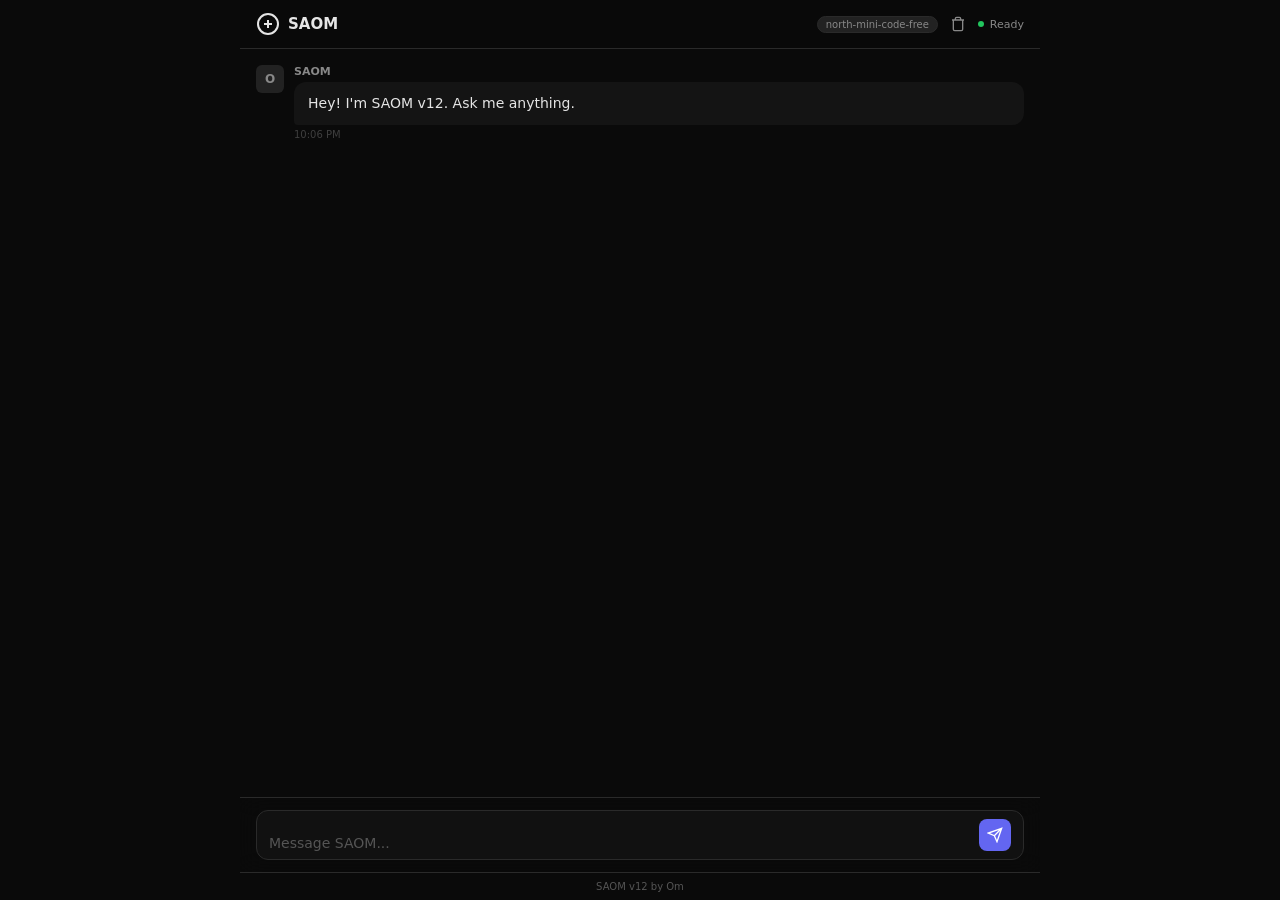
==== templates/index.html @ cd81b018 "fix: msg-stream span for streaming, copy btn reads from stream" ====
<!DOCTYPE html>
<html lang="en">
<head>
<meta charset="UTF-8">
<meta name="viewport" content="width=device-width, initial-scale=1.0, maximum-scale=1.0, user-scalable=no">
<title>SAOM</title>
<style>
*{margin:0;padding:0;box-sizing:border-box}
:root{--bg:#0a0a0a;--surface:#111;--surface2:#1a1a1a;--surface3:#222;--border:#2a2a2a;--text:#e5e5e5;--text2:#888;--text3:#555;--accent:#6366f1;--user:#6366f1;--bot:#141414;--green:#22c55e}
body{font-family:-apple-system,BlinkMacSystemFont,'Segoe UI',system-ui,sans-serif;background:var(--bg);color:var(--text);height:100dvh;overflow:hidden}
#app{display:flex;flex-direction:column;height:100dvh;max-width:800px;margin:0 auto;position:relative}

header{padding:12px 16px;display:flex;align-items:center;justify-content:space-between;border-bottom:1px solid var(--border);background:rgba(10,10,10,0.85);backdrop-filter:blur(12px);-webkit-backdrop-filter:blur(12px);flex-shrink:0;position:sticky;top:0;z-index:10}
.logo{display:flex;align-items:center;gap:8px}
.logo svg{width:24px;height:24px}
.logo span{font-weight:600;font-size:15px}
.status{display:flex;align-items:center;gap:6px;font-size:11px;color:var(--text2)}
.dot{width:6px;height:6px;border-radius:50%;background:var(--green);flex-shrink:0}
.dot.loading{animation:pulse 1s infinite}
@keyframes pulse{0%,100%{opacity:1}50%{opacity:.3}}
.llm-badge{font-size:10px;padding:2px 8px;border-radius:10px;background:var(--surface3);color:var(--text2);border:1px solid var(--border);cursor:default;transition:background .2s}
.llm-badge:hover{background:var(--border)}
.header-actions{display:flex;align-items:center;gap:8px}
.icon-btn{background:none;border:none;color:var(--text2);cursor:pointer;padding:4px;border-radius:6px;display:flex;align-items:center;justify-content:center;transition:background .2s}
.icon-btn:hover{background:var(--surface3)}
.icon-btn svg{width:16px;height:16px}

#messages{flex:1;overflow-y:auto;padding:16px;display:flex;flex-direction:column;gap:16px;scroll-behavior:smooth}
.msg{display:flex;gap:10px;max-width:100%;animation:fadeIn .2s ease;position:relative}
@keyframes fadeIn{from{opacity:0;transform:translateY(4px)}to{opacity:1;transform:none}}
.msg:hover .copy-btn{opacity:1}
.avatar{width:28px;height:28px;border-radius:6px;display:flex;align-items:center;justify-content:center;font-size:12px;font-weight:600;flex-shrink:0}
.avatar.user{background:var(--accent);color:#fff}
.avatar.bot{background:var(--surface3);color:var(--text2)}
.msg-content{flex:1;min-width:0}
.msg-name{font-size:11px;font-weight:600;margin-bottom:4px;color:var(--text2)}
.msg-text{font-size:14px;line-height:1.65;padding:10px 14px;background:var(--bot);border-radius:12px 12px 12px 4px;position:relative;min-height:20px}
.msg.user .msg-text{background:var(--accent);color:#fff;border-radius:12px 12px 4px 12px}
.msg-stream{white-space:pre-wrap;word-break:break-word}
.msg-text code{background:rgba(0,0,0,0.3);padding:1px 5px;border-radius:3px;font-size:13px;font-family:'SF Mono',Consolas,monospace}
.msg-text pre{background:rgba(0,0,0,0.4);border:1px solid var(--border);border-radius:8px;padding:12px;margin:8px 0;overflow-x:auto}
.msg-text pre code{background:none;padding:0}
.msg-time{font-size:10px;color:var(--text3);margin-top:4px;opacity:.7}
.copy-btn{position:absolute;top:6px;right:6px;opacity:0;transition:opacity .2s;background:var(--surface3);border:none;color:var(--text2);cursor:pointer;padding:2px 6px;border-radius:4px;font-size:10px;z-index:1}
.copy-btn:hover{background:var(--border);color:var(--text)}
.cursor{display:inline-block;width:2px;height:14px;background:var(--accent);margin-left:2px;animation:blink 1s infinite;vertical-align:text-bottom}
@keyframes blink{0%,50%{opacity:1}51%,100%{opacity:0}}

.typing{display:flex;gap:4px;padding:8px 0}
.typing span{width:5px;height:5px;background:var(--text2);border-radius:50%;animation:bounce 1.4s infinite ease-in-out}
.typing span:nth-child(2){animation-delay:.2s}
.typing span:nth-child(3){animation-delay:.4s}
@keyframes bounce{0%,80%,100%{transform:scale(.5);opacity:.3}40%{transform:scale(1);opacity:1}}

#input-area{padding:12px 16px;border-top:1px solid var(--border);background:rgba(10,10,10,0.9);backdrop-filter:blur(12px);-webkit-backdrop-filter:blur(12px);flex-shrink:0}
#input-wrap{display:flex;align-items:flex-end;gap:8px;background:var(--surface);border:1px solid var(--border);border-radius:12px;padding:8px 12px;transition:border-color .2s}
#input-wrap:focus-within{border-color:var(--accent)}
#chat-input{flex:1;background:none;border:none;color:var(--text);font-size:14px;font-family:inherit;outline:none;resize:none;max-height:120px}
#chat-input::placeholder{color:var(--text3)}
#send-btn{width:32px;height:32px;border-radius:8px;border:none;background:var(--accent);color:#fff;cursor:pointer;display:flex;align-items:center;justify-content:center;flex-shrink:0;transition:opacity .2s,transform .1s}
#send-btn:hover{transform:scale(1.05)}
#send-btn:disabled{opacity:.3;cursor:not-allowed;transform:none}
#send-btn svg{width:16px;height:16px}

.msg-feedback{display:flex;gap:4px;margin-top:4px;opacity:0;transition:opacity .2s}
.msg:hover .msg-feedback{opacity:1}
.feedback-btn{background:none;border:1px solid var(--border);color:var(--text3);cursor:pointer;padding:2px 6px;border-radius:4px;font-size:10px;transition:all .2s}
.feedback-btn:hover{border-color:var(--accent);color:var(--accent)}
.feedback-btn.active{background:var(--accent);color:#fff;border-color:var(--accent)}

footer{padding:8px 16px;text-align:center;font-size:10px;color:var(--text3);border-top:1px solid var(--border);flex-shrink:0}

@media(max-width:640px){
  #app{max-width:100%}
  header{padding:10px 12px}
  #messages{padding:12px;gap:12px}
  #input-area{padding:8px 12px}
  .avatar{width:24px;height:24px;font-size:10px}
  .msg-text{font-size:13px;padding:8px 10px}
  .msg-content .msg-name{font-size:10px}
  .copy-btn{opacity:1}
  .msg-feedback{opacity:1}
}
</style>
</head>
<body>
<div id="app">
  <header>
    <div class="logo">
      <svg viewBox="0 0 24 24" fill="none" stroke="currentColor" stroke-width="2"><circle cx="12" cy="12" r="10"/><path d="M8 12h8M12 8v8"/></svg>
      <span>SAOM</span>
    </div>
    <div class="header-actions">
      <span class="llm-badge" id="llm">north-mini-code-free</span>
      <button class="icon-btn" id="clear-btn" title="Clear chat">
        <svg viewBox="0 0 24 24" fill="none" stroke="currentColor" stroke-width="2"><path d="M3 6h18M8 6V4a2 2 0 012-2h4a2 2 0 012 2v2m3 0v14a2 2 0 01-2 2H7a2 2 0 01-2-2V6h14"/></svg>
      </button>
      <div class="status"><span class="dot" id="dot"></span><span id="status-text">Ready</span></div>
    </div>
  </header>
  <div id="messages">
    <div class="msg">
      <div class="avatar bot">O</div>
      <div class="msg-content">
        <div class="msg-name">SAOM</div>
        <div class="msg-text" data-full="">Hey! I'm SAOM v12. Ask me anything.</div>
        <div class="msg-time" id="greeting-time"></div>
      </div>
    </div>
  </div>
  <div id="input-area">
    <div id="input-wrap">
      <textarea id="chat-input" rows="1" placeholder="Message SAOM..." onkeydown="handleKey(event)" oninput="autoResize(this)"></textarea>
      <button id="send-btn" onclick="send()"><svg viewBox="0 0 24 24" fill="none" stroke="currentColor" stroke-width="2"><path d="M22 2L11 13M22 2l-7 20-4-9-9-4z"/></svg></button>
    </div>
  </div>
  <footer>SAOM v12 by Om</footer>
</div>
<script>
var SESSION='s'+Date.now(),WORKING=false;
var CONV_HISTORY=[];
var MAX_HISTORY=20;

document.getElementById('greeting-time').textContent=new Date().toLocaleTimeString([],{hour:'2-digit',minute:'2-digit'});

(function(){
  var saved=localStorage.getItem('saom_session');
  if(saved){
    try{
      var data=JSON.parse(saved);
      if(data.history&&data.history.length){
        CONV_HISTORY=data.history;
        SESSION=data.sessionId||SESSION;
        var m=document.getElementById('messages');
        m.innerHTML='';
        for(var i=0;i<data.history.length;i++){
          var h=data.history[i];
          addMsg(h.role,h.content,h.name,false);
        }
        scrollBottom();
      }
    }catch(e){}
  }
})();

function saveSession(){
  try{
    localStorage.setItem('saom_session',JSON.stringify({
      sessionId:SESSION,
      history:CONV_HISTORY.slice(-MAX_HISTORY)
    }));
  }catch(e){}
}

function handleKey(e){if(e.key==='Enter'&&!e.shiftKey){e.preventDefault();send()}}
function autoResize(el){el.style.height='auto';el.style.height=Math.min(el.scrollHeight,120)+'px'}
function setStatus(s,t){document.getElementById('dot').className='dot'+(s==='working'?' loading':'');document.getElementById('status-text').textContent=t}
function scrollBottom(){var m=document.getElementById('messages');m.scrollTop=m.scrollHeight}

function addMsg(role,text,name,save){
  if(save===undefined)save=true;
  var d=document.createElement('div');d.className='msg '+(role==='user'?'user':'');
  var av=role==='user'?'<div class="avatar user">Y</div>':'<div class="avatar bot">O</div>';
  var nm=name||(role==='user'?'You':'SAOM');
  var escaped=text.replace(/&/g,'&amp;').replace(/</g,'&lt;').replace(/>/g,'&gt;');
  d.innerHTML=av+'<div class="msg-content"><div class="msg-name">'+nm+'</div><div class="msg-text"><span class="msg-stream">'+escaped+'</span><button class="copy-btn" onclick="copyMsg(this)">Copy</button><div class="msg-feedback"><button class="feedback-btn" onclick="feedback(this,1)">&#9650;</button><button class="feedback-btn" onclick="feedback(this,0)">&#9660;</button></div></div><div class="msg-time">'+new Date().toLocaleTimeString([],{hour:'2-digit',minute:'2-digit'})+'</div></div>';
  document.getElementById('messages').appendChild(d);
  scrollBottom();
  if(save){
    CONV_HISTORY.push({role:role,content:text,name:nm});
    saveSession();
  }
  return d.querySelector('.msg-text');
}

function copyMsg(btn){
  var stream=btn.parentElement.querySelector('.msg-stream');
  var text=stream?stream.textContent:'';
  navigator.clipboard.writeText(text).then(function(){
    btn.textContent='Copied!';
    setTimeout(function(){btn.textContent='Copy'},1500);
  }).catch(function(){
    btn.textContent='Failed';
    setTimeout(function(){btn.textContent='Copy'},1500);
  });
}

function feedback(btn,liked){
  btn.classList.add('active');
  setTimeout(function(){btn.classList.remove('active')},1000);
}

function showTyping(){
  var d=document.createElement('div');d.className='msg';d.id='typing-msg';
  d.innerHTML='<div class="avatar bot">O</div><div class="msg-content"><div class="msg-name">SAOM</div><div class="typing"><span></span><span></span><span></span></div></div>';
  document.getElementById('messages').appendChild(d);scrollBottom();
}
function removeTyping(){var e=document.getElementById('typing-msg');if(e)e.remove()}
function clearChat(){
  CONV_HISTORY=[];
  document.getElementById('messages').innerHTML='';
  addMsg('bot','Hey! I\'m SAOM v12. Ask me anything.','SAOM',true);
  saveSession();
}
document.getElementById('clear-btn').addEventListener('click',clearChat);

async function send(){
  var input=document.getElementById('chat-input');
  var msg=input.value.trim();
  if(!msg||WORKING)return;
  input.value='';input.style.height='auto';
  addMsg('user',msg);
  WORKING=true;showTyping();setStatus('working','Thinking...');

  var el=null,started=false;
  try{
    var resp=await fetch('/api/chat/stream',{method:'POST',headers:{'Content-Type':'application/json'},body:JSON.stringify({message:msg,session_id:SESSION})});
    var reader=resp.body.getReader(),dec=new TextDecoder(),buf='';
    while(true){
      var{done,value}=await reader.read();
      if(done)break;
      buf+=dec.decode(value,{stream:true});
      var lines=buf.split('\n');buf=lines.pop();
      for(var i=0;i<lines.length;i++){
        var line=lines[i];
        if(!line.startsWith('data: '))continue;
        try{
          var c=JSON.parse(line.slice(6));
          if(c.provider){document.getElementById('llm').textContent=c.provider;continue}
          if(!started){removeTyping();el=addMsg('assistant','');body=el.querySelector('.msg-stream');started=true;setStatus('working','Generating...')}
          if(c.chunk&&body){body.textContent+=c.chunk;scrollBottom()}
          if(c.done&&c.full&&body){body.textContent=c.full;scrollBottom()}
        }catch(e){}
      }
    }
    if(!started){removeTyping();addMsg('assistant','No response')}
    setStatus('ready','Ready');
  }catch(e){removeTyping();addMsg('assistant','Error: '+e.message);setStatus('ready','Ready')}
  WORKING=false;
}
</script>
</body>
</html>
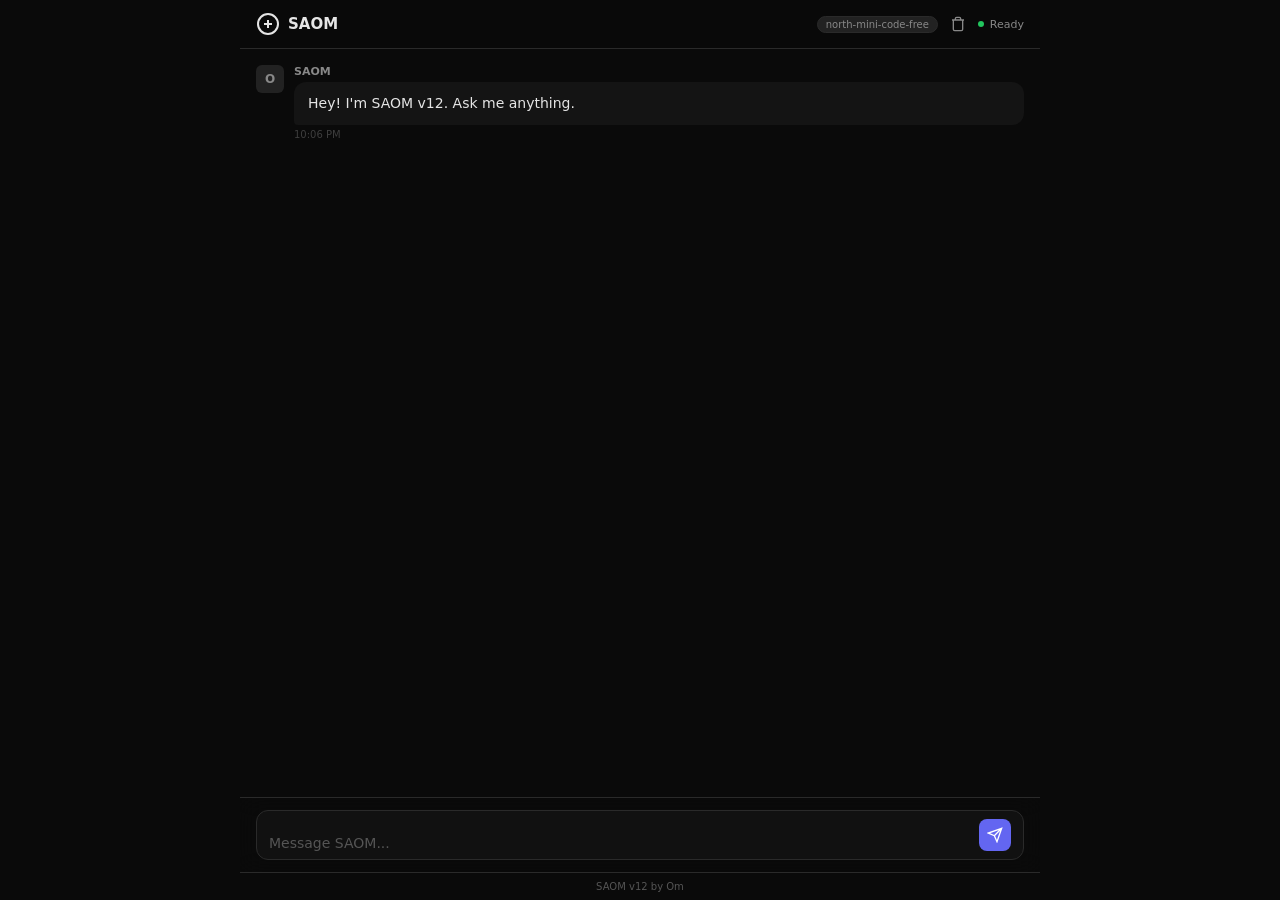
==== commit 1a91cd87: "simplify: textContent streaming, copy btn post-stream" ====
--- a/templates/index.html
+++ b/templates/index.html
@@ -34,9 +34,8 @@
 .avatar.bot{background:var(--surface3);color:var(--text2)}
 .msg-content{flex:1;min-width:0}
 .msg-name{font-size:11px;font-weight:600;margin-bottom:4px;color:var(--text2)}
-.msg-text{font-size:14px;line-height:1.65;padding:10px 14px;background:var(--bot);border-radius:12px 12px 12px 4px;position:relative;min-height:20px}
+.msg-text{font-size:14px;line-height:1.65;padding:10px 14px;background:var(--bot);border-radius:12px 12px 12px 4px;position:relative;min-height:20px;white-space:pre-wrap;word-break:break-word}
 .msg.user .msg-text{background:var(--accent);color:#fff;border-radius:12px 12px 4px 12px}
-.msg-stream{white-space:pre-wrap;word-break:break-word}
 .msg-text code{background:rgba(0,0,0,0.3);padding:1px 5px;border-radius:3px;font-size:13px;font-family:'SF Mono',Consolas,monospace}
 .msg-text pre{background:rgba(0,0,0,0.4);border:1px solid var(--border);border-radius:8px;padding:12px;margin:8px 0;overflow-x:auto}
 .msg-text pre code{background:none;padding:0}
@@ -103,7 +102,7 @@
       <div class="avatar bot">O</div>
       <div class="msg-content">
         <div class="msg-name">SAOM</div>
-        <div class="msg-text" data-full="">Hey! I'm SAOM v12. Ask me anything.</div>
+        <div class="msg-text">Hey! I'm SAOM v12. Ask me anything.</div>
         <div class="msg-time" id="greeting-time"></div>
       </div>
     </div>
@@ -163,7 +162,7 @@
   var av=role==='user'?'<div class="avatar user">Y</div>':'<div class="avatar bot">O</div>';
   var nm=name||(role==='user'?'You':'SAOM');
   var escaped=text.replace(/&/g,'&amp;').replace(/</g,'&lt;').replace(/>/g,'&gt;');
-  d.innerHTML=av+'<div class="msg-content"><div class="msg-name">'+nm+'</div><div class="msg-text"><span class="msg-stream">'+escaped+'</span><button class="copy-btn" onclick="copyMsg(this)">Copy</button><div class="msg-feedback"><button class="feedback-btn" onclick="feedback(this,1)">&#9650;</button><button class="feedback-btn" onclick="feedback(this,0)">&#9660;</button></div></div><div class="msg-time">'+new Date().toLocaleTimeString([],{hour:'2-digit',minute:'2-digit'})+'</div></div>';
+  d.innerHTML=av+'<div class="msg-content"><div class="msg-name">'+nm+'</div><div class="msg-text">'+escaped+'<button class="copy-btn" onclick="copyMsg(this)">Copy</button><div class="msg-feedback"><button class="feedback-btn" onclick="feedback(this,1)">&#9650;</button><button class="feedback-btn" onclick="feedback(this,0)">&#9660;</button></div></div><div class="msg-time">'+new Date().toLocaleTimeString([],{hour:'2-digit',minute:'2-digit'})+'</div></div>';
   document.getElementById('messages').appendChild(d);
   scrollBottom();
   if(save){
@@ -174,8 +173,8 @@
 }
 
 function copyMsg(btn){
-  var stream=btn.parentElement.querySelector('.msg-stream');
-  var text=stream?stream.textContent:'';
+  var msgText=btn.parentElement;
+  var text=msgText.textContent.replace('Copy','').replace('\u25B2','').replace('\u25BC','').trim();
   navigator.clipboard.writeText(text).then(function(){
     btn.textContent='Copied!';
     setTimeout(function(){btn.textContent='Copy'},1500);
@@ -227,9 +226,9 @@
         try{
           var c=JSON.parse(line.slice(6));
           if(c.provider){document.getElementById('llm').textContent=c.provider;continue}
-          if(!started){removeTyping();el=addMsg('assistant','');body=el.querySelector('.msg-stream');started=true;setStatus('working','Generating...')}
-          if(c.chunk&&body){body.textContent+=c.chunk;scrollBottom()}
-          if(c.done&&c.full&&body){body.textContent=c.full;scrollBottom()}
+          if(!started){removeTyping();el=addMsg('assistant','');started=true;setStatus('working','Generating...')}
+          if(c.chunk&&el){el.textContent+=c.chunk;scrollBottom()}
+          if(c.done&&c.full&&el){el.textContent=c.full;scrollBottom()}
         }catch(e){}
       }
     }
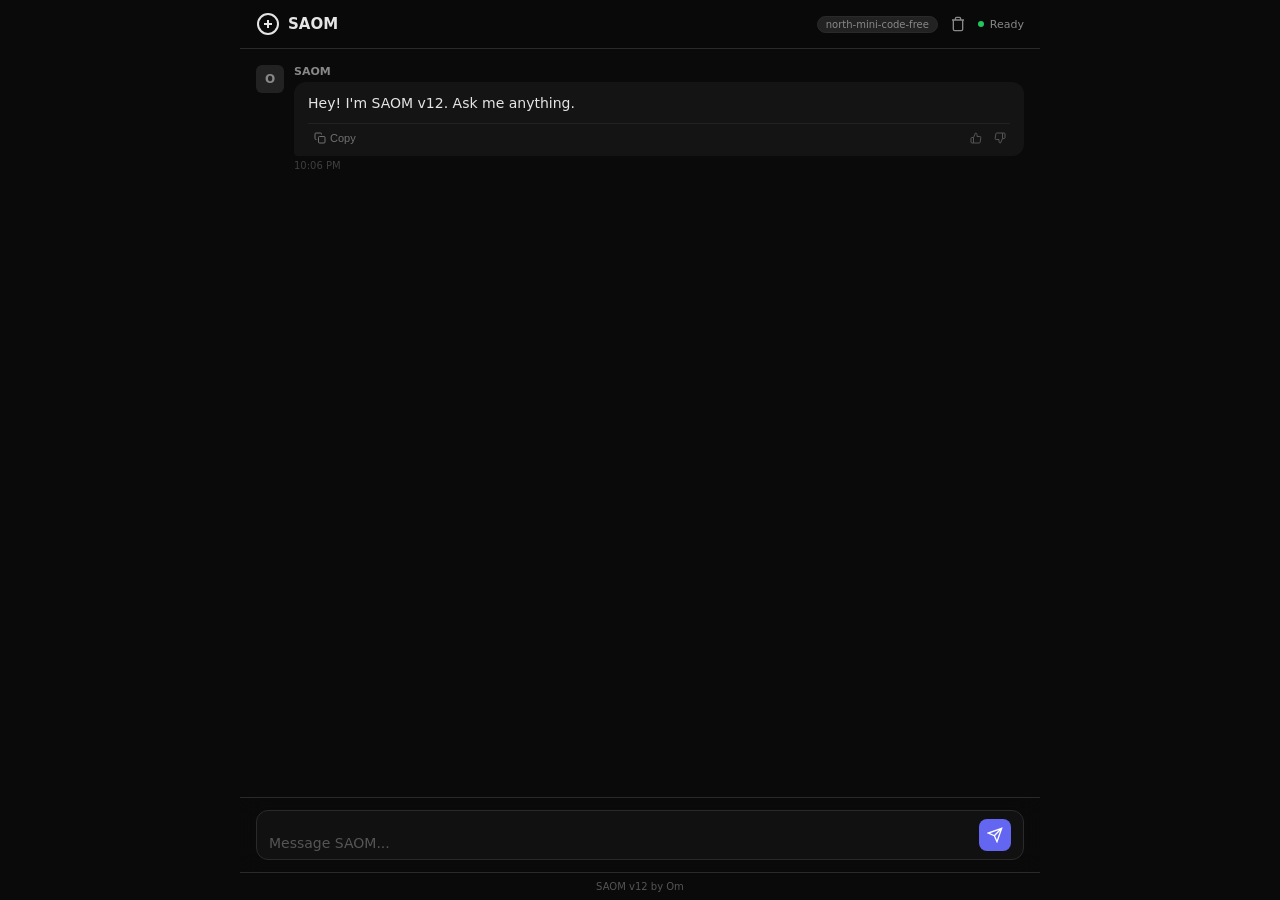
==== commit 6cf181ee: "fix: copy buttons appear after stream, session persistence restored, clean SVG icons" ====
--- a/templates/index.html
+++ b/templates/index.html
@@ -28,20 +28,27 @@
 #messages{flex:1;overflow-y:auto;padding:16px;display:flex;flex-direction:column;gap:16px;scroll-behavior:smooth}
 .msg{display:flex;gap:10px;max-width:100%;animation:fadeIn .2s ease;position:relative}
 @keyframes fadeIn{from{opacity:0;transform:translateY(4px)}to{opacity:1;transform:none}}
-.msg:hover .copy-btn{opacity:1}
 .avatar{width:28px;height:28px;border-radius:6px;display:flex;align-items:center;justify-content:center;font-size:12px;font-weight:600;flex-shrink:0}
 .avatar.user{background:var(--accent);color:#fff}
 .avatar.bot{background:var(--surface3);color:var(--text2)}
 .msg-content{flex:1;min-width:0}
 .msg-name{font-size:11px;font-weight:600;margin-bottom:4px;color:var(--text2)}
-.msg-text{font-size:14px;line-height:1.65;padding:10px 14px;background:var(--bot);border-radius:12px 12px 12px 4px;position:relative;min-height:20px;white-space:pre-wrap;word-break:break-word}
+.msg-text{font-size:14px;line-height:1.65;padding:10px 14px;background:var(--bot);border-radius:12px 12px 12px 4px;position:relative;min-height:20px}
 .msg.user .msg-text{background:var(--accent);color:#fff;border-radius:12px 12px 4px 12px}
+.msg-body{white-space:pre-wrap;word-break:break-word}
 .msg-text code{background:rgba(0,0,0,0.3);padding:1px 5px;border-radius:3px;font-size:13px;font-family:'SF Mono',Consolas,monospace}
 .msg-text pre{background:rgba(0,0,0,0.4);border:1px solid var(--border);border-radius:8px;padding:12px;margin:8px 0;overflow-x:auto}
 .msg-text pre code{background:none;padding:0}
 .msg-time{font-size:10px;color:var(--text3);margin-top:4px;opacity:.7}
-.copy-btn{position:absolute;top:6px;right:6px;opacity:0;transition:opacity .2s;background:var(--surface3);border:none;color:var(--text2);cursor:pointer;padding:2px 6px;border-radius:4px;font-size:10px;z-index:1}
-.copy-btn:hover{background:var(--border);color:var(--text)}
+
+.msg-actions{display:flex;align-items:center;justify-space-between;margin-top:8px;padding-top:6px;border-top:1px solid rgba(255,255,255,0.06);gap:8px}
+.copy-btn{background:none;border:none;color:var(--text2);cursor:pointer;padding:2px 6px;border-radius:4px;font-size:11px;display:inline-flex;align-items:center;gap:4px;transition:all .2s;opacity:0.8}
+.copy-btn:hover{background:var(--surface3);color:var(--text);opacity:1}
+.msg-feedback{display:flex;gap:4px;margin-left:auto}
+.feedback-btn{background:none;border:none;color:var(--text3);cursor:pointer;padding:2px 4px;border-radius:4px;display:inline-flex;align-items:center;justify-content:center;transition:all .2s}
+.feedback-btn:hover{color:var(--accent)}
+.feedback-btn.active{color:var(--accent)}
+
 .cursor{display:inline-block;width:2px;height:14px;background:var(--accent);margin-left:2px;animation:blink 1s infinite;vertical-align:text-bottom}
 @keyframes blink{0%,50%{opacity:1}51%,100%{opacity:0}}
 
@@ -61,12 +68,6 @@
 #send-btn:disabled{opacity:.3;cursor:not-allowed;transform:none}
 #send-btn svg{width:16px;height:16px}
 
-.msg-feedback{display:flex;gap:4px;margin-top:4px;opacity:0;transition:opacity .2s}
-.msg:hover .msg-feedback{opacity:1}
-.feedback-btn{background:none;border:1px solid var(--border);color:var(--text3);cursor:pointer;padding:2px 6px;border-radius:4px;font-size:10px;transition:all .2s}
-.feedback-btn:hover{border-color:var(--accent);color:var(--accent)}
-.feedback-btn.active{background:var(--accent);color:#fff;border-color:var(--accent)}
-
 footer{padding:8px 16px;text-align:center;font-size:10px;color:var(--text3);border-top:1px solid var(--border);flex-shrink:0}
 
 @media(max-width:640px){
@@ -77,8 +78,6 @@
   .avatar{width:24px;height:24px;font-size:10px}
   .msg-text{font-size:13px;padding:8px 10px}
   .msg-content .msg-name{font-size:10px}
-  .copy-btn{opacity:1}
-  .msg-feedback{opacity:1}
 }
 </style>
 </head>
@@ -97,16 +96,7 @@
       <div class="status"><span class="dot" id="dot"></span><span id="status-text">Ready</span></div>
     </div>
   </header>
-  <div id="messages">
-    <div class="msg">
-      <div class="avatar bot">O</div>
-      <div class="msg-content">
-        <div class="msg-name">SAOM</div>
-        <div class="msg-text">Hey! I'm SAOM v12. Ask me anything.</div>
-        <div class="msg-time" id="greeting-time"></div>
-      </div>
-    </div>
-  </div>
+  <div id="messages"></div>
   <div id="input-area">
     <div id="input-wrap">
       <textarea id="chat-input" rows="1" placeholder="Message SAOM..." onkeydown="handleKey(event)" oninput="autoResize(this)"></textarea>
@@ -120,67 +110,90 @@
 var CONV_HISTORY=[];
 var MAX_HISTORY=20;
 
-document.getElementById('greeting-time').textContent=new Date().toLocaleTimeString([],{hour:'2-digit',minute:'2-digit'});
-
-(function(){
-  var saved=localStorage.getItem('saom_session');
-  if(saved){
-    try{
-      var data=JSON.parse(saved);
-      if(data.history&&data.history.length){
-        CONV_HISTORY=data.history;
-        SESSION=data.sessionId||SESSION;
-        var m=document.getElementById('messages');
-        m.innerHTML='';
-        for(var i=0;i<data.history.length;i++){
-          var h=data.history[i];
-          addMsg(h.role,h.content,h.name,false);
-        }
-        scrollBottom();
-      }
-    }catch(e){}
-  }
-})();
-
 function saveSession(){
   try{
     localStorage.setItem('saom_session',JSON.stringify({
       sessionId:SESSION,
       history:CONV_HISTORY.slice(-MAX_HISTORY)
     }));
-  }catch(e){}
-}
+  }catch(e){console.error('saveSession failed',e);}
+}
+
+// Restore session or show default greeting
+(function(){
+  var saved=localStorage.getItem('saom_session');
+  if(saved){
+    try{
+      var data=JSON.parse(saved);
+      if(data&&data.history&&data.history.length>0){
+        CONV_HISTORY=data.history;
+        SESSION=data.sessionId||SESSION;
+        for(var i=0;i<data.history.length;i++){
+          var h=data.history[i];
+          addMsg(h.role,h.content,h.name,false);
+        }
+        scrollBottom();
+        return;
+      }
+    }catch(e){console.error('loadSession failed',e);}
+  }
+  // Default greeting if no history
+  addMsg('bot','Hey! I\'m SAOM v12. Ask me anything.','SAOM',true);
+})();
 
 function handleKey(e){if(e.key==='Enter'&&!e.shiftKey){e.preventDefault();send()}}
 function autoResize(el){el.style.height='auto';el.style.height=Math.min(el.scrollHeight,120)+'px'}
 function setStatus(s,t){document.getElementById('dot').className='dot'+(s==='working'?' loading':'');document.getElementById('status-text').textContent=t}
 function scrollBottom(){var m=document.getElementById('messages');m.scrollTop=m.scrollHeight}
 
+function attachActions(msgTextEl){
+  if(msgTextEl.querySelector('.msg-actions')) return;
+  var actions=document.createElement('div');
+  actions.className='msg-actions';
+  actions.innerHTML='<button class="copy-btn" onclick="copyMsg(this)" title="Copy text"><svg viewBox="0 0 24 24" width="12" height="12" fill="none" stroke="currentColor" stroke-width="2"><rect x="9" y="9" width="13" height="13" rx="2"/><path d="M5 15H4a2 2 0 01-2-2V4a2 2 0 012-2h9a2 2 0 012 2v1"/></svg><span>Copy</span></button><div class="msg-feedback"><button class="feedback-btn" onclick="feedback(this,1)" title="Helpful"><svg viewBox="0 0 24 24" width="12" height="12" fill="none" stroke="currentColor" stroke-width="2"><path d="M14 9V5a3 3 0 00-3-3l-4 9v11h11.28a2 2 0 002-1.7l1.38-9a2 2 0 00-2-2.3zM7 22H4a2 2 0 01-2-2v-7a2 2 0 012-2h3"/></svg></button><button class="feedback-btn" onclick="feedback(this,0)" title="Not helpful"><svg viewBox="0 0 24 24" width="12" height="12" fill="none" stroke="currentColor" stroke-width="2"><path d="M10 15v4a3 3 0 003 3l4-9V2H5.72a2 2 0 00-2 1.7l-1.38 9a2 2 0 002 2.3zm7-13h3a2 2 0 012 2v7a2 2 0 01-2 2h-3"/></svg></button></div>';
+  msgTextEl.appendChild(actions);
+}
+
 function addMsg(role,text,name,save){
-  if(save===undefined)save=true;
-  var d=document.createElement('div');d.className='msg '+(role==='user'?'user':'');
+  if(save===undefined) save=true;
+  var d=document.createElement('div');
+  d.className='msg '+(role==='user'?'user':'');
   var av=role==='user'?'<div class="avatar user">Y</div>':'<div class="avatar bot">O</div>';
   var nm=name||(role==='user'?'You':'SAOM');
-  var escaped=text.replace(/&/g,'&amp;').replace(/</g,'&lt;').replace(/>/g,'&gt;');
-  d.innerHTML=av+'<div class="msg-content"><div class="msg-name">'+nm+'</div><div class="msg-text">'+escaped+'<button class="copy-btn" onclick="copyMsg(this)">Copy</button><div class="msg-feedback"><button class="feedback-btn" onclick="feedback(this,1)">&#9650;</button><button class="feedback-btn" onclick="feedback(this,0)">&#9660;</button></div></div><div class="msg-time">'+new Date().toLocaleTimeString([],{hour:'2-digit',minute:'2-digit'})+'</div></div>';
+  
+  d.innerHTML=av+'<div class="msg-content"><div class="msg-name">'+nm+'</div><div class="msg-text"><div class="msg-body"></div></div><div class="msg-time">'+new Date().toLocaleTimeString([],{hour:'2-digit',minute:'2-digit'})+'</div></div>';
+  
+  var msgText=d.querySelector('.msg-text');
+  var msgBody=d.querySelector('.msg-body');
+  msgBody.textContent=text;
+
   document.getElementById('messages').appendChild(d);
   scrollBottom();
+
   if(save){
     CONV_HISTORY.push({role:role,content:text,name:nm});
     saveSession();
   }
-  return d.querySelector('.msg-text');
+
+  if(text && text.length>0){
+    attachActions(msgText);
+  }
+
+  return {msgText:msgText, msgBody:msgBody};
 }
 
 function copyMsg(btn){
-  var msgText=btn.parentElement;
-  var text=msgText.textContent.replace('Copy','').replace('\u25B2','').replace('\u25BC','').trim();
+  var msgText=btn.closest('.msg-text');
+  var msgBody=msgText?msgText.querySelector('.msg-body'):null;
+  var text=msgBody?msgBody.textContent:'';
+  var label=btn.querySelector('span');
+  
   navigator.clipboard.writeText(text).then(function(){
-    btn.textContent='Copied!';
-    setTimeout(function(){btn.textContent='Copy'},1500);
+    if(label) label.textContent='Copied!';
+    setTimeout(function(){ if(label) label.textContent='Copy'; },1500);
   }).catch(function(){
-    btn.textContent='Failed';
-    setTimeout(function(){btn.textContent='Copy'},1500);
+    if(label) label.textContent='Failed';
+    setTimeout(function(){ if(label) label.textContent='Copy'; },1500);
   });
 }
 
@@ -195,6 +208,7 @@
   document.getElementById('messages').appendChild(d);scrollBottom();
 }
 function removeTyping(){var e=document.getElementById('typing-msg');if(e)e.remove()}
+
 function clearChat(){
   CONV_HISTORY=[];
   document.getElementById('messages').innerHTML='';
@@ -208,33 +222,76 @@
   var msg=input.value.trim();
   if(!msg||WORKING)return;
   input.value='';input.style.height='auto';
+  
   addMsg('user',msg);
   WORKING=true;showTyping();setStatus('working','Thinking...');
 
-  var el=null,started=false;
+  var msgObj=null,started=false,fullText='';
   try{
-    var resp=await fetch('/api/chat/stream',{method:'POST',headers:{'Content-Type':'application/json'},body:JSON.stringify({message:msg,session_id:SESSION})});
+    var resp=await fetch('/api/chat/stream',{
+      method:'POST',
+      headers:{'Content-Type':'application/json'},
+      body:JSON.stringify({message:msg,session_id:SESSION})
+    });
+    
     var reader=resp.body.getReader(),dec=new TextDecoder(),buf='';
     while(true){
-      var{done,value}=await reader.read();
-      if(done)break;
-      buf+=dec.decode(value,{stream:true});
-      var lines=buf.split('\n');buf=lines.pop();
+      var res=await reader.read();
+      if(res.done) break;
+      buf+=dec.decode(res.value,{stream:true});
+      var lines=buf.split('\n');
+      buf=lines.pop();
+      
       for(var i=0;i<lines.length;i++){
         var line=lines[i];
         if(!line.startsWith('data: '))continue;
         try{
           var c=JSON.parse(line.slice(6));
-          if(c.provider){document.getElementById('llm').textContent=c.provider;continue}
-          if(!started){removeTyping();el=addMsg('assistant','');started=true;setStatus('working','Generating...')}
-          if(c.chunk&&el){el.textContent+=c.chunk;scrollBottom()}
-          if(c.done&&c.full&&el){el.textContent=c.full;scrollBottom()}
+          if(c.provider){
+            document.getElementById('llm').textContent=c.provider;
+            continue;
+          }
+          if(!started){
+            removeTyping();
+            msgObj=addMsg('assistant','','SAOM',true);
+            started=true;
+            setStatus('working','Generating...');
+          }
+          if(c.chunk&&msgObj){
+            fullText+=c.chunk;
+            msgObj.msgBody.textContent=fullText;
+            scrollBottom();
+          }
+          if(c.done&&c.full&&msgObj){
+            fullText=c.full;
+            msgObj.msgBody.textContent=fullText;
+            scrollBottom();
+          }
         }catch(e){}
       }
     }
-    if(!started){removeTyping();addMsg('assistant','No response')}
+    
+    if(!started){
+      removeTyping();
+      msgObj=addMsg('assistant','No response','SAOM',true);
+      fullText='No response';
+    }
+    
+    // STREAMING CLOSED -> Attach Copy/Feedback actions & update saved history
+    if(msgObj && msgObj.msgText){
+      msgObj.msgBody.textContent=fullText;
+      attachActions(msgObj.msgText);
+      if(CONV_HISTORY.length>0){
+        CONV_HISTORY[CONV_HISTORY.length-1].content=fullText;
+        saveSession();
+      }
+    }
     setStatus('ready','Ready');
-  }catch(e){removeTyping();addMsg('assistant','Error: '+e.message);setStatus('ready','Ready')}
+  }catch(e){
+    removeTyping();
+    addMsg('assistant','Error: '+e.message);
+    setStatus('ready','Ready');
+  }
   WORKING=false;
 }
 </script>
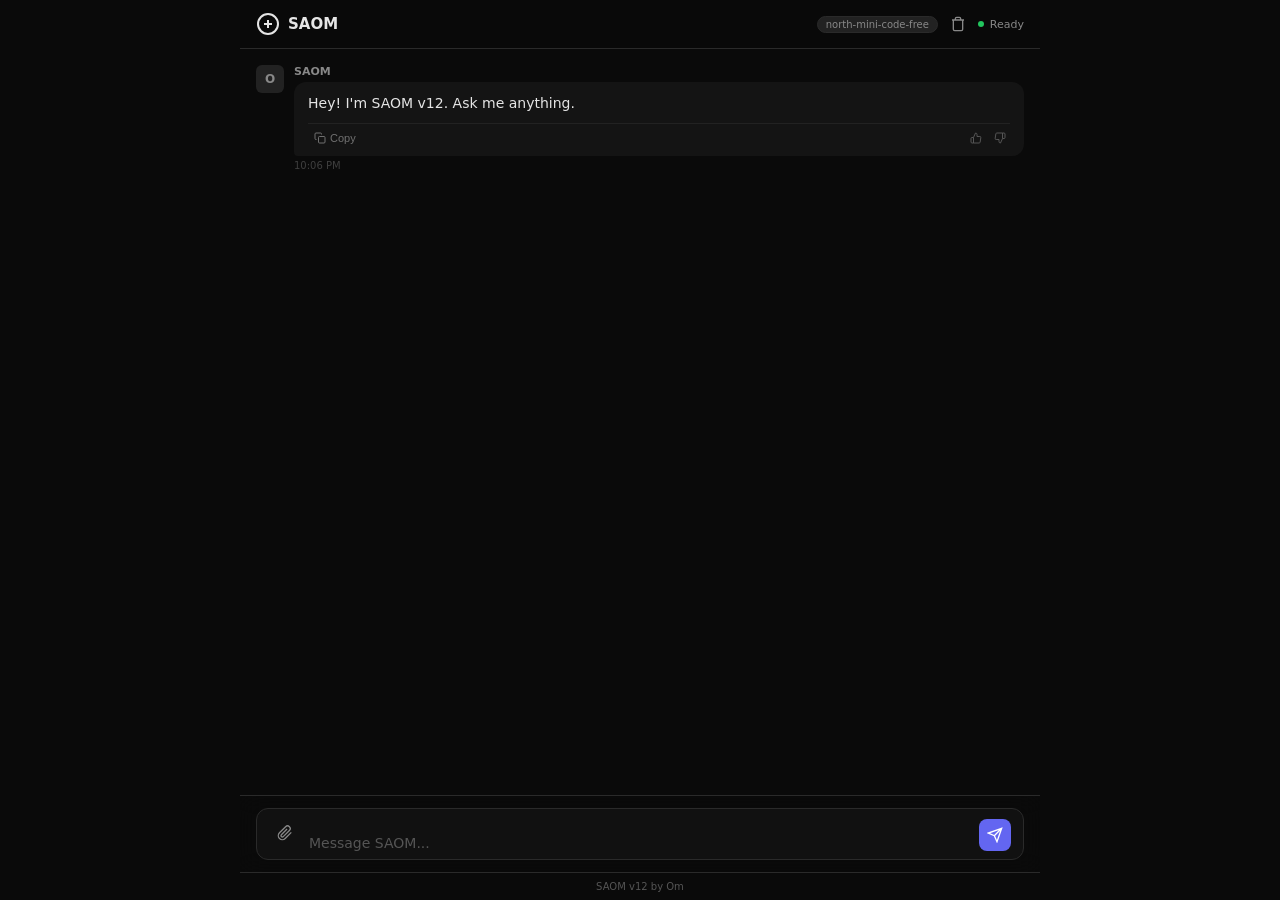
==== commit b60835e6: "Apply saom_bugfixes.patch: API key auth, concurrency fix, tool output capture, markdown rendering" ====
--- a/templates/index.html
+++ b/templates/index.html
@@ -24,6 +24,7 @@
 .icon-btn{background:none;border:none;color:var(--text2);cursor:pointer;padding:4px;border-radius:6px;display:flex;align-items:center;justify-content:center;transition:background .2s}
 .icon-btn:hover{background:var(--surface3)}
 .icon-btn svg{width:16px;height:16px}
+#upload-btn{flex-shrink:0;padding:8px;margin-bottom:2px}
 
 #messages{flex:1;overflow-y:auto;padding:16px;display:flex;flex-direction:column;gap:16px;scroll-behavior:smooth}
 .msg{display:flex;gap:10px;max-width:100%;animation:fadeIn .2s ease;position:relative}
@@ -41,9 +42,12 @@
 .msg-text pre code{background:none;padding:0}
 .msg-time{font-size:10px;color:var(--text3);margin-top:4px;opacity:.7}
 
-.msg-actions{display:flex;align-items:center;justify-space-between;margin-top:8px;padding-top:6px;border-top:1px solid rgba(255,255,255,0.06);gap:8px}
+.msg-actions{display:flex;align-items:center;justify-content:space-between;margin-top:8px;padding-top:6px;border-top:1px solid rgba(255,255,255,0.06);gap:8px}
 .copy-btn{background:none;border:none;color:var(--text2);cursor:pointer;padding:2px 6px;border-radius:4px;font-size:11px;display:inline-flex;align-items:center;gap:4px;transition:all .2s;opacity:0.8}
 .copy-btn:hover{background:var(--surface3);color:var(--text);opacity:1}
+.msg.user .msg-actions{border-top-color:rgba(255,255,255,0.18)}
+.msg.user .copy-btn{color:rgba(255,255,255,0.75)}
+.msg.user .copy-btn:hover{background:rgba(255,255,255,0.15);color:#fff}
 .msg-feedback{display:flex;gap:4px;margin-left:auto}
 .feedback-btn{background:none;border:none;color:var(--text3);cursor:pointer;padding:2px 4px;border-radius:4px;display:inline-flex;align-items:center;justify-content:center;transition:all .2s}
 .feedback-btn:hover{color:var(--accent)}
@@ -99,6 +103,10 @@
   <div id="messages"></div>
   <div id="input-area">
     <div id="input-wrap">
+      <input type="file" id="file-input" accept=".py,.php,.html,.htm,.js,.jsx,.ts,.tsx,.java,.go,.rb,.c,.cpp,.h,.cs,.css,.sql,.sh,.json" style="display:none" onchange="handleFileUpload(this.files[0])">
+      <button id="upload-btn" class="icon-btn" title="Upload a code file to find bugs" onclick="document.getElementById('file-input').click()">
+        <svg viewBox="0 0 24 24" width="18" height="18" fill="none" stroke="currentColor" stroke-width="2"><path d="M21.44 11.05l-9.19 9.19a6 6 0 01-8.49-8.49l9.19-9.19a4 4 0 015.66 5.66l-9.2 9.19a2 2 0 01-2.83-2.83l8.49-8.48"/></svg>
+      </button>
       <textarea id="chat-input" rows="1" placeholder="Message SAOM..." onkeydown="handleKey(event)" oninput="autoResize(this)"></textarea>
       <button id="send-btn" onclick="send()"><svg viewBox="0 0 24 24" fill="none" stroke="currentColor" stroke-width="2"><path d="M22 2L11 13M22 2l-7 20-4-9-9-4z"/></svg></button>
     </div>
@@ -137,21 +145,119 @@
       }
     }catch(e){console.error('loadSession failed',e);}
   }
-  // Default greeting if no history
   addMsg('bot','Hey! I\'m SAOM v12. Ask me anything.','SAOM',true);
 })();
 
 function handleKey(e){if(e.key==='Enter'&&!e.shiftKey){e.preventDefault();send()}}
 function autoResize(el){el.style.height='auto';el.style.height=Math.min(el.scrollHeight,120)+'px'}
+
+async function handleFileUpload(file){
+  if(!file) return;
+  document.getElementById('file-input').value='';  // allow re-selecting the same file later
+
+  addMsg('user', 'Uploaded '+file.name+' for review', 'You', true);
+  var msgObj = addMsg('assistant', 'Uploading\u2026', 'SAOM', true);
+  setStatus('working','Analyzing file');
+
+  var fd = new FormData();
+  fd.append('file', file);
+  var uploadResp;
+  try{
+    var r = await fetch('/api/upload', {method:'POST', body: fd});
+    uploadResp = await r.json();
+    if(!r.ok || uploadResp.error){
+      msgObj.msgBody.innerHTML = renderRichText('Upload failed: ' + (uploadResp.error || r.status));
+      setStatus('ready','Ready');
+      return;
+    }
+  }catch(e){
+    msgObj.msgBody.innerHTML = renderRichText('Upload failed: ' + e.message);
+    setStatus('ready','Ready');
+    return;
+  }
+
+  msgObj.msgBody.innerHTML = renderRichText(
+    'Reviewing ' + uploadResp.filename + ' (' + uploadResp.language + ', ' + uploadResp.size + ' bytes)\u2026 this can take a bit for a full review.');
+
+  var jobId = uploadResp.job_id, tries = 0, maxTries = 180;  // up to ~3 min of polling
+  var poll = async function(){
+    tries++;
+    var statusResp;
+    try{
+      var sr = await fetch('/api/analyze/' + jobId);
+      statusResp = await sr.json();
+    }catch(e){
+      msgObj.msgBody.innerHTML = renderRichText('Lost connection while checking analysis status: ' + e.message);
+      setStatus('ready','Ready');
+      return;
+    }
+    if(statusResp.status === 'done'){
+      var reportText = 'Review of ' + uploadResp.filename + ':\n\n' + statusResp.bugs_report;
+      var html = renderRichText(reportText);
+      if(statusResp.has_fixed_code){
+        html += '<div style="margin-top:10px"><a href="/api/download/' + jobId + '" download ' +
+                'style="display:inline-flex;align-items:center;gap:6px;padding:6px 12px;background:var(--accent);' +
+                'color:#fff;border-radius:8px;text-decoration:none;font-size:13px">\u2b07 Download fixed file</a></div>';
+        reportText += '\n\n[Download link available for 2 hours after analysis \u2014 re-upload if it expires]';
+      }
+      msgObj.msgBody.innerHTML = html;
+      if(msgObj.historyIndex>=0 && CONV_HISTORY[msgObj.historyIndex]){
+        CONV_HISTORY[msgObj.historyIndex].content = reportText;
+        saveSession();
+      }
+      attachActions(msgObj.msgText, 'assistant');
+      setStatus('ready','Ready');
+      scrollBottom();
+      return;
+    }
+    if(statusResp.status === 'error'){
+      msgObj.msgBody.innerHTML = renderRichText('Analysis failed: ' + (statusResp.error || 'unknown error'));
+      setStatus('ready','Ready');
+      return;
+    }
+    if(tries >= maxTries){
+      msgObj.msgBody.innerHTML = renderRichText('Still running \u2014 this is taking longer than expected. Try again shortly.');
+      setStatus('ready','Ready');
+      return;
+    }
+    setTimeout(poll, 1000);
+  };
+  poll();
+}
+
 function setStatus(s,t){document.getElementById('dot').className='dot'+(s==='working'?' loading':'');document.getElementById('status-text').textContent=t}
 function scrollBottom(){var m=document.getElementById('messages');m.scrollTop=m.scrollHeight}
 
-function attachActions(msgTextEl){
+function attachActions(msgTextEl,role){
   if(msgTextEl.querySelector('.msg-actions')) return;
   var actions=document.createElement('div');
   actions.className='msg-actions';
-  actions.innerHTML='<button class="copy-btn" onclick="copyMsg(this)" title="Copy text"><svg viewBox="0 0 24 24" width="12" height="12" fill="none" stroke="currentColor" stroke-width="2"><rect x="9" y="9" width="13" height="13" rx="2"/><path d="M5 15H4a2 2 0 01-2-2V4a2 2 0 012-2h9a2 2 0 012 2v1"/></svg><span>Copy</span></button><div class="msg-feedback"><button class="feedback-btn" onclick="feedback(this,1)" title="Helpful"><svg viewBox="0 0 24 24" width="12" height="12" fill="none" stroke="currentColor" stroke-width="2"><path d="M14 9V5a3 3 0 00-3-3l-4 9v11h11.28a2 2 0 002-1.7l1.38-9a2 2 0 00-2-2.3zM7 22H4a2 2 0 01-2-2v-7a2 2 0 012-2h3"/></svg></button><button class="feedback-btn" onclick="feedback(this,0)" title="Not helpful"><svg viewBox="0 0 24 24" width="12" height="12" fill="none" stroke="currentColor" stroke-width="2"><path d="M10 15v4a3 3 0 003 3l4-9V2H5.72a2 2 0 00-2 1.7l-1.38 9a2 2 0 002 2.3zm7-13h3a2 2 0 012 2v7a2 2 0 01-2 2h-3"/></svg></button></div>';
+  var html='<button class="copy-btn" onclick="copyMsg(this)" title="Copy text"><svg viewBox="0 0 24 24" width="12" height="12" fill="none" stroke="currentColor" stroke-width="2"><rect x="9" y="9" width="13" height="13" rx="2"/><path d="M5 15H4a2 2 0 01-2-2V4a2 2 0 012-2h9a2 2 0 012 2v1"/></svg><span>Copy</span></button>';
+  // Feedback (helpful/not helpful) only makes sense on the assistant's replies,
+  // not on the user's own message bubble.
+  if(role!=='user'){
+    html+='<div class="msg-feedback"><button class="feedback-btn" onclick="feedback(this,1)" title="Helpful"><svg viewBox="0 0 24 24" width="12" height="12" fill="none" stroke="currentColor" stroke-width="2"><path d="M14 9V5a3 3 0 00-3-3l-4 9v11h11.28a2 2 0 002-1.7l1.38-9a2 2 0 00-2-2.3zM7 22H4a2 2 0 01-2-2v-7a2 2 0 012-2h3"/></svg></button><button class="feedback-btn" onclick="feedback(this,0)" title="Not helpful"><svg viewBox="0 0 24 24" width="12" height="12" fill="none" stroke="currentColor" stroke-width="2"><path d="M10 15v4a3 3 0 003 3l4-9V2H5.72a2 2 0 00-2 1.7l-1.38 9a2 2 0 002 2.3zm7-13h3a2 2 0 012 2v7a2 2 0 01-2 2h-3"/></svg></button></div>';
+  }
+  actions.innerHTML=html;
   msgTextEl.appendChild(actions);
+}
+
+// Minimal, safe markdown-ish rendering: escapes HTML first (so nothing the
+// model or user typed can inject markup), then turns ```code fences```,
+// `inline code`, and **bold** into real elements. The CSS already has
+// .msg-text pre/code rules defined but nothing used to actually produce
+// <pre>/<code> elements — messages were always plain text.
+function escapeHtml(s){
+  return s.replace(/&/g,'&amp;').replace(/</g,'&lt;').replace(/>/g,'&gt;');
+}
+function renderRichText(text){
+  var out=escapeHtml(text);
+  out=out.replace(/```[a-zA-Z0-9_+-]*\n?([\s\S]*?)```/g,function(m,code){
+    return '<pre><code>'+code.replace(/\n$/,'')+'</code></pre>';
+  });
+  out=out.replace(/`([^`\n]+)`/g,'<code>$1</code>');
+  out=out.replace(/\*\*([^*\n]+)\*\*/g,'<strong>$1</strong>');
+  return out;
 }
 
 function addMsg(role,text,name,save){
@@ -165,21 +271,23 @@
   
   var msgText=d.querySelector('.msg-text');
   var msgBody=d.querySelector('.msg-body');
-  msgBody.textContent=text;
+  msgBody.innerHTML=renderRichText(text);
 
   document.getElementById('messages').appendChild(d);
   scrollBottom();
 
+  var idx = -1;
   if(save){
     CONV_HISTORY.push({role:role,content:text,name:nm});
+    idx = CONV_HISTORY.length - 1;
     saveSession();
   }
 
   if(text && text.length>0){
-    attachActions(msgText);
-  }
-
-  return {msgText:msgText, msgBody:msgBody};
+    attachActions(msgText,role);
+  }
+
+  return {msgText:msgText, msgBody:msgBody, historyIndex:idx};
 }
 
 function copyMsg(btn){
@@ -260,11 +368,19 @@
           if(c.chunk&&msgObj){
             fullText+=c.chunk;
             msgObj.msgBody.textContent=fullText;
+            if(msgObj.historyIndex>=0 && CONV_HISTORY[msgObj.historyIndex]){
+              CONV_HISTORY[msgObj.historyIndex].content=fullText;
+              saveSession();
+            }
             scrollBottom();
           }
           if(c.done&&c.full&&msgObj){
             fullText=c.full;
-            msgObj.msgBody.textContent=fullText;
+            msgObj.msgBody.innerHTML=renderRichText(fullText);
+            if(msgObj.historyIndex>=0 && CONV_HISTORY[msgObj.historyIndex]){
+              CONV_HISTORY[msgObj.historyIndex].content=fullText;
+              saveSession();
+            }
             scrollBottom();
           }
         }catch(e){}
@@ -279,10 +395,10 @@
     
     // STREAMING CLOSED -> Attach Copy/Feedback actions & update saved history
     if(msgObj && msgObj.msgText){
-      msgObj.msgBody.textContent=fullText;
-      attachActions(msgObj.msgText);
-      if(CONV_HISTORY.length>0){
-        CONV_HISTORY[CONV_HISTORY.length-1].content=fullText;
+      msgObj.msgBody.innerHTML=renderRichText(fullText);
+      attachActions(msgObj.msgText,'assistant');
+      if(msgObj.historyIndex>=0 && CONV_HISTORY[msgObj.historyIndex]){
+        CONV_HISTORY[msgObj.historyIndex].content=fullText;
         saveSession();
       }
     }
